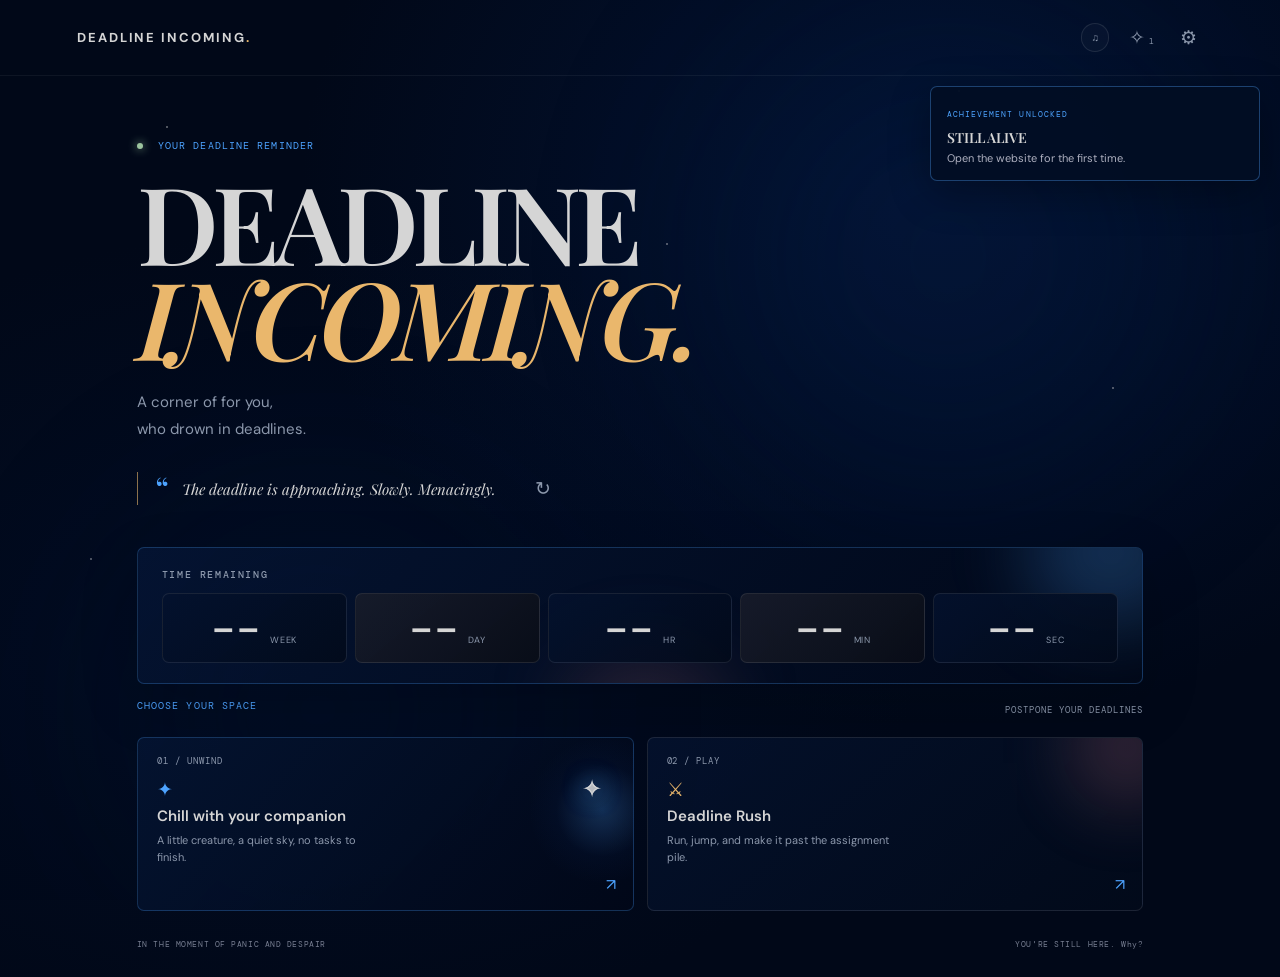
==== index.html @ 5c8588f4 "Add files via upload" ====
<!doctype html>
<html lang="en">
<head>
  <meta charset="utf-8">
  <meta name="viewport" content="width=device-width,initial-scale=1">
  <meta name="theme-color" content="#10131d">
  <meta name="description" content="A cozy hideout for students between deadlines.">
  <title>Home</title>
  <link rel="stylesheet" href="css/style.css">
  <style>
    .countdown-section{position:relative;isolation:isolate;overflow:hidden;display:block;width:100%;min-height:0;margin:16px auto 0;padding:20px 24px;border:1px solid rgba(77,163,255,.25);border-radius:7px;background:linear-gradient(132deg,rgba(4,20,50,.94),rgba(1,8,24,.97));box-shadow:0 20px 60px rgba(0,0,0,.16)}
    .countdown-section:before,.countdown-section:after{content:"";position:absolute;z-index:-1;width:170px;height:150px;border-radius:50%;filter:blur(38px);pointer-events:none}
    .countdown-section:before{right:-54px;top:-70px;background:rgba(77,163,255,.24)}
    .countdown-section:after{left:42%;bottom:-115px;background:rgba(168,102,113,.2)}
    .countdown-heading{margin:0 0 12px}
    .countdown-heading h2{margin:0;color:#8c98ac;font:500 10px 'DM Mono',monospace;letter-spacing:.16em;text-transform:uppercase}
    #deadline-countdown{position:relative;z-index:1;display:flex!important;flex-direction:row!important;flex-wrap:nowrap!important;align-items:stretch;justify-content:space-between;gap:8px;width:100%}
    #deadline-countdown>.countdown-unit{display:flex!important;flex:1 1 20%;flex-direction:row;align-items:baseline;justify-content:center;gap:clamp(3px,.7vw,9px);min-width:0;margin:0;padding:12px 5px;border:1px solid rgba(213,213,213,.1);border-radius:7px;background:linear-gradient(140deg,rgba(4,18,46,.85),rgba(2,10,26,.88));text-align:center}
    #deadline-countdown>.countdown-unit:nth-child(even){background:linear-gradient(140deg,rgba(25,29,43,.86),rgba(9,13,23,.92));}
    #deadline-countdown>.countdown-unit strong{color:#d5d5d5;font-size:clamp(20px,4vw,44px);font-weight:500;line-height:1;white-space:nowrap}
    #deadline-countdown>.countdown-unit span{color:#8c98ac;font-size:clamp(6px,.8vw,9px);letter-spacing:.08em;white-space:nowrap}
    @media(max-width:760px){.countdown-section{margin:16px 0 0;padding:16px 10px}.countdown-heading{margin-bottom:10px}#deadline-countdown{gap:4px}#deadline-countdown>.countdown-unit{gap:2px;padding:10px 2px}#deadline-countdown>.countdown-unit strong{font-size:clamp(16px,5.8vw,27px)}#deadline-countdown>.countdown-unit span{font-size:clamp(5px,1.7vw,7px);letter-spacing:0}}
  </style>
</head>
<body>
  <div class="sky" aria-hidden="true"><span></span><span></span><span></span><span></span><span></span><span></span></div>
  <header class="topbar site-header">
    <a class="wordmark" href="#home" data-shell-home aria-label="Still Alive home">DEADLINE INCOMING<span>.</span></a>
    <div class="top-actions"><button class="music-shortcut" id="music-settings-button" aria-label="Add or control music">♫</button><button class="icon-button" id="achievements-button" aria-label="View achievements" title="Achievements">✧<span class="achievement-count" id="achievement-count">0</span></button><button class="icon-button" id="settings-button" aria-label="Open settings" title="Settings">⚙</button></div>
  </header>
  <main class="home-main">
    <section class="home-hero">
      <div class="hero-copy"><p class="eyebrow"><span class="live-dot"></span> YOUR DEADLINE REMINDER</p><h1>DEADLINE<br><em>INCOMING.</em></h1>
      <p class="subtitle">A corner of for you,<br class="desktop-only"> who drown in deadlines.</p><div class="comfort-card"><span class="quote-mark" aria-hidden="true">“</span>
      <p id="comfort-message">You have to pass the semester, not in today.</p>
      <button id="new-message" class="refresh" aria-label="Show another quote">↻</button></div></div>
    </section>
    <section class="countdown-section" aria-label="Countdown to your deadline">
      <div class="countdown-heading"><h2>Time remaining</h2></div>
      <div class="countdown-clock deadline-countdown" id="deadline-countdown" aria-live="off">
        <div class="countdown-unit"><strong data-countdown="weeks">--</strong><span>WEEK</span></div>
        <div class="countdown-unit"><strong data-countdown="days">--</strong><span>DAY</span></div>
        <div class="countdown-unit"><strong data-countdown="hours">--</strong><span>HR</span></div>
        <div class="countdown-unit"><strong data-countdown="minutes">--</strong><span>MIN</span></div>
        <div class="countdown-unit"><strong data-countdown="seconds">--</strong><span>SEC</span></div>
      </div>
    </section>
    <section class="activity-section"><div class="section-heading"><div><p class="eyebrow">CHOOSE YOUR SPACE</p></div><span class="tiny-label">POSTPONE YOUR DEADLINES</span></div>
      <div class="activity-grid"><a class="activity-card void-card" href="chill.html" target="activity-frame"><span class="card-index">01 / UNWIND</span><span class="card-icon">✦</span><strong>Chill with your companion</strong><span class="card-copy">A little creature, a quiet sky, no tasks to finish.</span><span class="card-arrow">↗</span><span class="void-star" aria-hidden="true">✧</span></a><a class="activity-card boss-card" href="gaming.html" target="activity-frame"><span class="card-index">02 / PLAY</span><span class="card-icon">⚔</span><strong>Deadline Rush</strong><span class="card-copy">Run, jump, and make it past the assignment pile.</span><span class="card-arrow">↗</span></a></div>
    </section>
    <footer class="home-footer"><span>IN THE MOMENT OF PANIC AND DESPAIR</span><span>YOU'RE STILL HERE. Why?</span></footer>
  </main>
  <iframe id="activity-frame" name="activity-frame" title="STILL ALIVE. activities" hidden></iframe>
  <div id="shared-tools"></div>
  <script src="js/quotes.js"></script><script src="js/storage.js"></script><script src="js/site.js"></script><script src="js/audio.js"></script><script src="js/achievements.js"></script>
</body>
</html>
---- css/style.css ----
@import url('https://fonts.googleapis.com/css2?family=DM+Mono:wght@400;500&family=DM+Sans:wght@400;500;600;700&family=Playfair+Display:ital,wght@0,600;0,700;1,600;1,700&display=swap');
:root{color-scheme:dark;--bg:#010818;--panel:#020e24;--line:rgba(213,213,213,.12);--text:#d5d5d5;--muted:#8c98ac;--violet:#4da3ff;--amber:#eab76c;--mono:'DM Mono',monospace;--sans:'DM Sans',sans-serif;--serif:'Playfair Display',Georgia,serif}*{box-sizing:border-box}html{scroll-behavior:smooth}body{margin:0;min-height:100vh;background:radial-gradient(ellipse at 73% 20%,#031435 0,transparent 48%),radial-gradient(ellipse at 23% 65%,#020d24 0,transparent 45%),var(--bg);color:var(--text);font-family:var(--sans);overflow-x:hidden}.sky{position:fixed;inset:0;pointer-events:none;overflow:hidden;z-index:-1}.sky:before,.sky:after{content:"";position:absolute;border-radius:50%;filter:blur(100px);opacity:.12}.sky:before{width:460px;height:460px;background:#041a40;opacity:.28;top:3%;right:8%}.sky:after{width:380px;height:380px;background:#020f28;opacity:.35;bottom:0;left:10%}.sky span{position:absolute;width:2px;height:2px;background:#d5d5d5;border-radius:50%;opacity:.5;animation:twinkle 4s ease-in-out infinite alternate}.sky span:nth-child(1){top:14%;left:13%}.sky span:nth-child(2){top:27%;left:52%;animation-delay:1s}.sky span:nth-child(3){top:10%;right:25%;animation-delay:2s}.sky span:nth-child(4){top:43%;right:13%;animation-delay:.4s}.sky span:nth-child(5){top:62%;left:7%;animation-delay:1.7s}.sky span:nth-child(6){top:37%;left:34%;animation-delay:2.6s}@keyframes twinkle{to{opacity:.14;transform:scale(.7)}}.topbar{height:76px;padding:0 clamp(22px,6vw,100px);display:flex;align-items:center;justify-content:space-between;border-bottom:1px solid rgba(255,255,255,.055)}.wordmark{color:var(--text);text-decoration:none;font-size:13px;letter-spacing:.15em;font-weight:700}.wordmark span{color:var(--amber)}.top-actions{display:flex;align-items:center;gap:22px}.clock,.tiny-label,.eyebrow,.card-index,footer,.moon-caption{font-family:var(--mono);font-size:10px;letter-spacing:.11em;color:var(--muted)}.clock{font-size:11px;color:#d5d5d5}.icon-button,.refresh{background:none;border:0;color:var(--muted);cursor:pointer;font-size:19px;transition:.2s ease}.icon-button:hover,.refresh:hover{color:var(--text)}.screen{display:none;min-height:calc(100vh - 76px);position:relative}.screen.active{display:block}.home-screen{padding:clamp(40px,7vw,94px) clamp(22px,10.5vw,170px) 32px}.hero-copy{max-width:600px;position:relative;z-index:1}.eyebrow{margin:0 0 22px;color:#4da3ff}.live-dot{display:inline-block;width:6px;height:6px;background:#9dc59f;border-radius:50%;margin-right:8px;box-shadow:0 0 10px #9dc59f}h1{font-family:var(--serif);font-size:clamp(64px,9vw,116px);line-height:.88;letter-spacing:-.055em;margin:0 0 25px;font-weight:600}h1 em{color:var(--amber);font-weight:600}.subtitle{color:#8c98ac;font-size:15px;line-height:1.8;margin:0 0 29px}.comfort-card{display:flex;align-items:center;gap:13px;border-left:1px solid rgba(234,183,108,.6);padding:4px 0 4px 17px;max-width:420px;margin-bottom:26px}.comfort-card p{font-family:var(--serif);font-size:15px;font-style:italic;color:#d5d5d5;margin:0;flex:1}.quote-mark{font-family:var(--serif);font-size:34px;color:#4da3ff;line-height:.5}.refresh{font-size:19px}.primary-button,.secondary-button{border:1px solid rgba(234,183,108,.45);background:linear-gradient(110deg,rgba(77,163,255,.14),rgba(2,14,36,.7));color:var(--text);border-radius:4px;padding:14px 17px;min-width:207px;display:flex;justify-content:space-between;gap:24px;align-items:center;font:500 12px var(--sans);cursor:pointer;transition:.2s ease}

a.primary-button,a.secondary-button{text-decoration:none;color:var(--text)}

.primary-button:hover,.secondary-button:hover{background:rgba(234,183,108,.2);transform:translateY(-2px)}

.primary-button:focus-visible,.secondary-button:focus-visible,.icon-button:focus-visible,.text-button:focus-visible,.music-shortcut:focus-visible,.void-control:focus-visible,.chill-return:focus-visible{outline:2px solid var(--amber);outline-offset:3px}.home-side{position:absolute;right:clamp(8%,15vw,240px);top:100px;text-align:center}.moon{width:240px;height:240px;position:relative;display:grid;place-items:center}.moon-glow{position:absolute;inset:12px;border-radius:50%;background:#1a4580;filter:blur(52px);opacity:.25}.moon-disc{width:154px;height:154px;border-radius:50%;background:radial-gradient(circle at 32% 30%,#f0f4f8,#a8bdd4 50%,#304769 100%);box-shadow:0 0 60px rgba(77,163,255,.2),inset -17px -16px 30px rgba(35,37,58,.34);position:relative}.moon-disc:after{content:"";position:absolute;width:145px;height:145px;border-radius:50%;left:14px;top:-7px;background:#010818;opacity:.72;mix-blend-mode:multiply;filter:blur(1px)}.moon-caption{line-height:1.7;margin-top:-4px;color:#8c98ac}.activity-section{margin-top:clamp(64px,9vw,116px)}.section-heading{display:flex;justify-content:space-between;align-items:end;margin-bottom:17px}.section-heading .eyebrow{margin-bottom:8px}.section-heading h2,.settings-dialog h2{font-family:var(--serif);font-weight:600;margin:0;font-size:26px}.tiny-label{font-size:9px;padding-bottom:4px}.activity-grid{display:grid;grid-template-columns:repeat(2,minmax(0,1fr));gap:13px}.activity-card{position:relative;min-height:174px;text-align:left;border:1px solid var(--line);border-radius:7px;padding:17px 19px;background:linear-gradient(140deg,rgba(4,18,46,.85),rgba(2,10,26,.88));color:var(--text);cursor:pointer;display:flex;flex-direction:column;align-items:flex-start;transition:.22s ease;overflow:hidden}.activity-card:before{content:"";position:absolute;width:120px;height:120px;right:-45px;top:-50px;border-radius:50%;filter:blur(35px);opacity:.28;transition:.3s}.void-card:before{background:#1d529c}.boss-card:before{background:#a86671}.activity-card:hover{transform:translateY(-4px);border-color:rgba(77,163,255,.3);background-color:#1d2232}.activity-card:hover:before{opacity:.55}.card-index{font-size:9px;position:relative}.card-icon{font-size:19px;color:var(--amber);margin:10px 0 4px}.activity-card strong{font-size:15px;font-weight:600}.card-copy{color:var(--muted);font-size:11px;line-height:1.5;margin-top:6px;max-width:225px}.card-arrow{position:absolute;right:17px;bottom:15px;color:#4da3ff}footer{display:flex;justify-content:space-between;margin-top:29px;font-size:8px;letter-spacing:.07em;color:#777e91}.status-pill{position:fixed;right:20px;bottom:19px;display:flex;align-items:center;gap:10px;padding:10px 13px;border:1px solid var(--line);border-radius:30px;background:rgba(2,14,36,.9);backdrop-filter:blur(12px);font:10px var(--mono);color:#8c98ac}.status-pill b{color:#d5d5d5;font-weight:500;margin-left:3px}.status-orb{width:7px;height:7px;border-radius:50%;background:#9bc69f;box-shadow:0 0 9px #9bc69f}.divider{height:13px;border-left:1px solid var(--line)}.activity-screen{padding:26px clamp(22px,7vw,110px)}.back-link{background:none;border:0;color:var(--muted);font:11px var(--mono);cursor:pointer;padding:10px 0}.back-link:hover{color:var(--text)}.activity-placeholder{min-height:70vh;display:flex;flex-direction:column;align-items:center;justify-content:center;text-align:center}.activity-placeholder h1{font-size:clamp(48px,8vw,88px)}.activity-placeholder p:not(.eyebrow){color:var(--muted);font-size:14px;max-width:420px;line-height:1.7}.activity-placeholder .eyebrow{margin-bottom:18px}.secondary-button{min-width:150px;justify-content:center;margin-top:18px}.settings-dialog{width:min(440px,calc(100% - 32px));padding:28px;border:1px solid var(--line);border-radius:9px;background:#020e24;color:var(--text);box-shadow:0 20px 80px #0009}.settings-dialog::backdrop{background:#010a20cc;backdrop-filter:blur(5px)}.settings-dialog h2{font-size:32px;margin-bottom:10px}.settings-dialog p:not(.eyebrow){color:var(--muted);font-size:13px}.settings-dialog .eyebrow{margin-bottom:10px}.dialog-close{position:absolute;top:18px;right:20px;background:none;border:0;color:var(--muted);font-size:24px;cursor:pointer}.setting-row{margin-top:24px;padding-top:18px;border-top:1px solid var(--line);display:flex;align-items:center;justify-content:space-between;gap:12px;font-size:13px}.setting-row small{display:block;color:var(--muted);font-size:10px;margin-top:5px}.setting-row .secondary-button{margin:0;min-width:110px;padding:10px;font-size:10px}.setting-row button:disabled{opacity:.65;cursor:not-allowed}
@media(max-width:800px){.home-screen{padding-top:60px}.home-side{right:4%;top:68px;opacity:.72;transform:scale(.78);transform-origin:top right}.hero-copy{max-width:490px}.home-side+.activity-section{margin-top:78px}.activity-grid{grid-template-columns:1fr}.activity-card{min-height:140px}.activity-section{margin-top:70px}.activity-card .card-icon{margin-top:7px}.status-pill{right:12px;bottom:12px}.home-screen{padding-bottom:76px}}
@media(max-width:540px){.topbar{height:62px;padding:0 20px}.screen{min-height:calc(100vh - 62px)}.home-screen{padding:46px 21px 80px}.home-side{position:relative;inset:auto;transform:scale(.55);transform-origin:top left;height:130px;width:200px;margin-left:auto;margin-top:-125px;opacity:.38}.hero-copy h1{font-size:69px}.subtitle{font-size:14px}.desktop-only{display:none}.activity-section{margin-top:48px}.section-heading{align-items:start}.tiny-label{max-width:90px;text-align:right;line-height:1.5}.activity-card{min-height:136px}footer{flex-direction:column;gap:7px}.status-pill{font-size:9px}.activity-placeholder{min-height:72vh}.activity-placeholder h1{font-size:48px}}
@media(prefers-reduced-motion:reduce){*,*::before,*::after{scroll-behavior:auto!important;animation-duration:.01ms!important;animation-iteration-count:1!important;transition-duration:.01ms!important}}
:root[data-theme="day"]{color-scheme:light;--bg:#e8e8ed;--panel:#f5f3ef;--line:rgba(52,60,82,.16);--text:#252738;--muted:#656b7c;--violet:#2563eb;--amber:#a66a2c}
:root[data-theme="day"] body{background:radial-gradient(ellipse at 73% 20%,#d6d8ec 0,transparent 40%),radial-gradient(ellipse at 23% 65%,#e2e5ef 0,transparent 40%),var(--bg)}
:root[data-theme="day"] .sky:before{background:#f0be70;opacity:.24}:root[data-theme="day"] .sky:after{background:#849ccd;opacity:.19}:root[data-theme="day"] .sky span{background:#86739c;opacity:.3}
:root[data-theme="day"] .moon-disc{background:radial-gradient(circle at 32% 30%,#fff5d4,#e9bf7d 60%,#d39458 100%);box-shadow:0 0 65px rgba(242,190,112,.38),inset -8px -10px 20px rgba(114,80,92,.14)}
:root[data-theme="day"] .moon-disc:after{display:none}:root[data-theme="day"] .moon-glow{background:#ffdc9a;opacity:.24}
:root[data-theme="day"] .activity-card{background:linear-gradient(140deg,rgba(255,255,255,.82),rgba(241,239,235,.88));box-shadow:0 8px 25px rgba(58,62,86,.06)}
:root[data-theme="day"] .activity-card:hover{background:#fff}:root[data-theme="day"] .status-pill{background:rgba(250,249,247,.9);color:#555d70}
:root[data-theme="day"] .settings-dialog{background:#f7f5f1;color:var(--text)}:root[data-theme="day"] .settings-dialog::backdrop{background:#24263d80}
:root[data-theme="day"] .comfort-card p{color:#565366}:root[data-theme="day"] .primary-button,:root[data-theme="day"] .secondary-button{color:#343142}
.settings-section{margin-top:22px;padding-top:18px;border-top:1px solid var(--line)}.settings-section h3{font-size:12px;letter-spacing:.04em;margin:0 0 13px}.toggle-row{position:relative;display:flex;align-items:center;justify-content:space-between;gap:12px;font-size:13px;cursor:pointer}.toggle-row small{display:block;color:var(--muted);font-size:10px;margin-top:5px}.toggle-row input{position:absolute;right:0;width:38px;height:22px;opacity:0;cursor:pointer}.switch{width:38px;height:22px;flex:none;border-radius:20px;background:#3c4050;transition:.2s;position:relative}.switch:after{content:"";width:16px;height:16px;position:absolute;left:3px;top:3px;background:#d5d5d5;border-radius:50%;transition:.2s}.toggle-row input:checked+.switch{background:#8875b8}.toggle-row input:checked+.switch:after{transform:translateX(16px)}.toggle-row input:focus-visible+.switch{outline:2px solid var(--amber);outline-offset:3px}.setting-row select{background:var(--panel);color:var(--text);border:1px solid var(--line);padding:9px 11px;border-radius:5px}.settings-section[hidden]{display:none}.quote-settings>p{font-size:11px!important;line-height:1.5;margin:0 0 10px}.quote-settings textarea{resize:vertical;width:100%;background:rgba(7,10,18,.25);color:var(--text);border:1px solid var(--line);border-radius:5px;padding:11px;font:12px/1.65 var(--sans)}:root[data-theme="day"] .quote-settings textarea{background:#fff}.quote-actions{display:flex;align-items:center;gap:12px;margin-top:9px}.quote-actions .secondary-button{margin:0;min-width:120px;padding:10px}.text-button{background:none;border:0;color:var(--muted);font:11px var(--sans);cursor:pointer}.text-button:hover{color:var(--text)}.quote-settings .quote-status{min-height:15px;margin-top:7px;color:var(--violet)}.sr-only{position:absolute;width:1px;height:1px;padding:0;margin:-1px;overflow:hidden;clip:rect(0,0,0,0);white-space:nowrap;border:0}
.settings-dialog{max-height:88vh;overflow:auto}
#manual-theme-row[hidden]{display:none}
.music-settings input{width:100%;padding:11px;border:1px solid var(--line);border-radius:5px;background:rgba(7,10,18,.25);color:var(--text);font:11px var(--mono)}:root[data-theme="day"] .music-settings input{background:#fff}.music-settings .quote-status{min-height:15px;margin-top:7px;color:var(--violet)}.music-player-panel{position:fixed;z-index:20;left:20px;bottom:18px;width:min(300px,calc(100vw - 28px));padding:10px;border:1px solid rgba(190,198,230,.2);border-radius:8px;background:rgba(2,14,36,.95);box-shadow:0 12px 40px rgba(0,0,0,.35);backdrop-filter:blur(14px)}.music-player-panel[hidden]{display:none}.music-player-heading{display:flex;justify-content:space-between;align-items:center;height:22px;padding:0 2px 7px;color:#7ea5d9;font:9px var(--mono);letter-spacing:.1em}.music-player-heading button{border:0;background:none;color:#a8aabc;font-size:19px;line-height:1;cursor:pointer}.music-player-heading button:hover{color:#fff}#music-player iframe{width:100%;aspect-ratio:16/9;height:auto;border:0;border-radius:4px;display:block}:root[data-theme="day"] .music-player-panel{background:rgba(37,42,59,.95)}
.void-screen{height:calc(100vh - 76px);min-height:570px;overflow:hidden;background:#010818;color:#d5d5d5}.void-screen.active{display:block}#void-canvas{position:absolute;inset:0;width:100%;height:100%;touch-action:pan-y}.void-header{position:absolute;top:24px;left:clamp(22px,7vw,110px);pointer-events:none}.void-header .back-link{pointer-events:auto}.void-header .eyebrow{margin:43px 0 15px}.void-header h1{font-size:clamp(54px,8vw,88px);margin-bottom:15px}.void-subtitle{color:#a8aabc;font-size:13px;letter-spacing:.02em}.void-message{position:absolute;left:50%;top:48%;transform:translate(-50%,-50%);width:min(80%,450px);text-align:center;font:italic 19px/1.6 var(--serif);color:#d5d5d5;text-shadow:0 0 24px rgba(77,163,255,.25);pointer-events:none}.void-controls{position:absolute;left:clamp(22px,7vw,110px);right:clamp(22px,7vw,110px);bottom:24px;display:flex;align-items:center;gap:10px;padding:12px;border:1px solid rgba(190,198,230,.15);border-radius:7px;background:rgba(16,19,29,.72);backdrop-filter:blur(12px);font:10px var(--mono);color:#8c98ac}.mode-select{display:flex;align-items:center;gap:9px}.mode-select select{background:#202336;color:#e9e6ef;border:1px solid rgba(190,198,230,.2);border-radius:4px;padding:8px 10px;font:10px var(--mono)}.void-control{display:flex;align-items:center;gap:7px;border:1px solid rgba(190,198,230,.15);border-radius:4px;background:rgba(255,255,255,.03);color:#d5d5d5;padding:8px 11px;font:10px var(--mono);cursor:pointer}.void-control:hover,.void-control[aria-pressed="true"]{border-color:rgba(77,163,255,.55);color:#d5d5d5;background:rgba(77,163,255,.1)}.void-time{margin-left:auto;color:#979bad}.void-screen .back-link{color:#b0b3c1}
:root:not([data-theme="day"]) .void-card{background:linear-gradient(132deg,rgba(4,20,50,.88),rgba(1,8,24,.92));border-color:rgba(77,163,255,.25)}:root:not([data-theme="day"]) .void-card:before{width:145px;height:145px;right:-42px;top:0;background:radial-gradient(circle,rgba(77,163,255,.35),rgba(12,43,99,.15) 45%,transparent 72%);filter:none;opacity:.7}:root:not([data-theme="day"]) .void-card:after{content:"✦";position:absolute;right:31px;top:35px;color:rgba(213,213,213,.85);font-size:24px;text-shadow:0 0 24px rgba(77,163,255,.7);transition:.3s}:root:not([data-theme="day"]) .void-card:hover:after{transform:rotate(35deg) scale(1.16);color:#d5d5d5}:root:not([data-theme="day"]) .void-card .card-icon{color:#4da3ff}
:root[data-theme="day"] .void-card{background:linear-gradient(135deg,#f4f0eb,#eceaf0);border-color:rgba(120,99,167,.2)}:root[data-theme="day"] .void-card:before{background:radial-gradient(circle,rgba(193,170,225,.52),rgba(210,190,226,.1) 48%,transparent 72%);filter:none;opacity:.75}:root[data-theme="day"] .void-card:after{content:"✦";position:absolute;right:31px;top:35px;color:#9582b4;font-size:24px;text-shadow:0 0 22px rgba(187,160,223,.7);transition:.3s}:root[data-theme="day"] .void-card:hover:after{transform:rotate(35deg) scale(1.16)}
:root[data-theme="day"] .void-screen{background:#182033;color:#f0eee9}:root[data-theme="day"] .void-screen .void-controls{background:rgba(20,25,40,.78)}:root[data-theme="day"] .void-screen .void-header h1 em{color:#eab76c}
@media(max-width:540px){.void-screen{height:calc(100dvh - 62px);min-height:530px}.void-header{top:14px}.void-header .eyebrow{margin-top:35px}.void-header h1{font-size:58px}.void-subtitle{font-size:12px}.void-message{font-size:17px;top:47%}.void-controls{left:13px;right:13px;bottom:13px;padding:9px;gap:6px;flex-wrap:wrap}.void-control{padding:8px}.void-control span{font-size:9px}.mode-select{font-size:9px}.mode-select select{padding:7px}.void-time{margin-left:auto;font-size:9px}.music-player-panel{left:10px;bottom:12px;width:min(250px,calc(100vw - 20px));padding:8px}}
.panel{border:1px solid var(--line);border-radius:9px;background:linear-gradient(145deg,rgba(6,25,64,.88),rgba(3,15,42,.94));box-shadow:0 16px 45px rgba(0,0,0,.1)}:root[data-theme="day"] .panel{background:linear-gradient(145deg,rgba(255,255,255,.88),rgba(240,239,240,.94))}
.meter{height:8px;background:rgba(130,136,162,.17);border-radius:9px;overflow:hidden;margin-top:9px}.meter>span{display:block;height:100%;width:50%;background:linear-gradient(90deg,#4da3ff,#eab76c);border-radius:9px;transition:width .3s}
:root[data-theme="starlit"]{--bg:#0b1020;--panel:#151c32;--line:rgba(174,190,255,.18);--text:#eef0ff;--muted:#a0a9c3;--violet:#86a8eb;--amber:#ebc27e}:root[data-theme="starlit"] body{background:radial-gradient(ellipse at 73% 20%,#29385c 0,transparent 43%),radial-gradient(ellipse at 23% 65%,#202c4b 0,transparent 42%),#0b1020}:root[data-theme="starlit"] .sky:before{background:#769aff;opacity:.23}:root[data-theme="starlit"] .sky:after{background:#b08add;opacity:.18}:root[data-theme="starlit"] .moon-disc{background:radial-gradient(circle at 32% 30%,#e0eeff,#a4bce7 55%,#566f9e);box-shadow:0 0 70px rgba(130,164,235,.38)}
.rain-controls{display:flex;align-items:center;gap:10px;flex-wrap:wrap}.rain-controls .secondary-button{min-width:110px;margin:0;padding:10px}.rain-controls label,.rain-controls span{font:10px var(--mono);color:var(--muted)}.rain-controls input[type="range"]{width:min(160px,35vw);accent-color:#a991df}.rain-settings .quote-status{min-height:15px;margin:8px 0 0;color:var(--violet)}
.settings-section .quote-status{min-height:15px;margin:8px 0 0;color:var(--violet)}
.site-header{gap:clamp(18px,4vw,52px)}.site-header .top-actions{gap:14px;margin-left:auto}.achievement-count{font:8px var(--mono);margin-left:4px}.home-main{max-width:1160px;margin:auto;padding:clamp(38px,7vh,76px) clamp(22px,6vw,90px) 28px}.home-hero{min-height:380px;display:flex;align-items:flex-start;justify-content:space-between;position:relative}.home-hero .hero-copy{position:relative;z-index:1}.home-hero h1{font-size:clamp(65px,8.5vw,108px)}.home-side{position:relative;top:0;right:0;margin:10px 8% 0 0}.home-main .activity-section{margin-top:15px}.home-main .activity-grid{grid-template-columns:repeat(2,minmax(0,1fr))}.activity-card{display:flex;text-decoration:none}.home-footer{display:flex;justify-content:space-between;margin-top:28px;color:#777e91;font:8px var(--mono);letter-spacing:.07em}.void-star{position:absolute;right:31px;top:35px;color:#d5d5d5;font-size:24px;text-shadow:0 0 24px rgba(77,163,255,.7)}
.companion-page,.rush-page{width:min(1120px,calc(100% - 44px));margin:0 auto;padding:36px 0 46px}.companion-intro{text-align:center;margin:0 auto 26px}.companion-intro .eyebrow,.rush-heading .eyebrow{margin-bottom:12px}.companion-intro h1,.rush-heading h1{font-size:clamp(48px,7vw,78px);margin-bottom:13px}.companion-intro h1 em,.rush-heading h1 em{color:var(--amber)}.companion-intro>p:last-child,.rush-heading>p:last-child{margin:0;color:var(--muted);font-size:13px;line-height:1.6}.companion-world{position:relative;height:clamp(390px,52vh,500px);overflow:hidden;border:1px solid rgba(190,198,230,.16);border-radius:10px;background:linear-gradient(160deg,#031435,#010818 56%,#04173d);box-shadow:inset 0 -70px 100px rgba(5,7,14,.24)}.companion-world #void-canvas{z-index:0}.world-stars{position:absolute;inset:0;z-index:1;pointer-events:none;color:#d5d5d5}.world-stars i{position:absolute;font-style:normal;opacity:.65}.world-stars i:nth-child(1){top:20%;left:17%}.world-stars i:nth-child(2){top:28%;left:63%}.world-stars i:nth-child(3){top:17%;right:18%}.world-stars i:nth-child(4){top:49%;left:33%}.world-stars i:nth-child(5){top:34%;right:32%}.world-stars i:nth-child(6){top:57%;right:12%}.world-moon{position:absolute;z-index:1;right:12%;top:13%;width:94px;height:94px;border-radius:50%;background:radial-gradient(circle at 35% 30%,#f0f4f8,#a8bdd4 65%,#3a557a);box-shadow:0 0 55px rgba(77,163,255,.2)}.companion-bubble{position:absolute;z-index:3;top:16%;left:50%;transform:translateX(-50%);max-width:min(520px,82%);padding:12px 18px;border:1px solid rgba(77,163,255,.16);border-radius:18px;background:rgba(22,25,40,.66);color:#d5d5d5;text-align:center;font:italic 15px/1.5 var(--serif);backdrop-filter:blur(8px)}.companion-ground{position:absolute;z-index:1;bottom:0;left:0;right:0;height:24%;background:linear-gradient(180deg,rgba(67,66,90,.14),rgba(26,30,45,.82));border-top:1px solid rgba(77,163,255,.1)}.companion-ground:before{content:"";position:absolute;top:17px;left:0;right:0;border-top:1px dashed rgba(77,163,255,.1)}.companion-creature{position:absolute;z-index:4;left:48%;bottom:38px;width:160px;height:174px;padding:0;border:0;background:transparent;cursor:pointer;transform:translateX(-50%);transition:left 3s cubic-bezier(.2,.6,.3,1),filter .2s}.companion-creature img{width:100%;height:100%;object-fit:contain;filter:drop-shadow(0 8px 12px rgba(0,0,0,.3));transition:transform .25s}.companion-creature:hover img{transform:scale(1.05)}.companion-creature[data-look="moon"] img{filter:hue-rotate(65deg) saturate(.72) drop-shadow(0 8px 12px #0005)}.companion-creature[data-look="honey"] img{filter:hue-rotate(-35deg) saturate(1.12) drop-shadow(0 8px 12px #0005)}.companion-creature[data-look="rose"] img{filter:hue-rotate(290deg) saturate(.85) drop-shadow(0 8px 12px #0005)}.companion-creature[data-motion="jumping"] img{animation:petHop .9s ease}.companion-creature[data-motion="sleeping"] img{transform:rotate(-9deg) scale(.94)}.companion-creature[data-motion="stretching"] img{transform:scaleY(1.08)}.companion-creature[data-motion="eating"] img{animation:petNibble .26s ease-in-out 6 alternate}.companion-shadow{position:absolute;left:31px;right:31px;bottom:4px;height:12px;border-radius:50%;background:#080b15;opacity:.4;filter:blur(7px);pointer-events:none}.sleep-z{position:absolute;right:13px;top:1px;color:#93c5fd;font:italic 15px var(--serif);animation:sleepFloat 1.5s ease-in-out infinite alternate}.sleep-z[hidden]{display:none}@keyframes petHop{50%{transform:translateY(-28px) rotate(-6deg)}100%{transform:translateY(0)}}@keyframes petNibble{to{transform:rotate(5deg) scale(.96)}}@keyframes sleepFloat{to{transform:translateY(-9px);opacity:.45}}.world-caption{position:absolute;z-index:3;bottom:17px;left:20px;right:20px;display:flex;justify-content:space-between;color:#a3a4b7;font:9px var(--mono);letter-spacing:.1em}.ambient-controls{display:flex;align-items:center;gap:10px;margin-top:12px}.ambient-controls label{display:flex;align-items:center;gap:8px;color:var(--muted);font:9px var(--mono)}.ambient-controls select{background:#202336;color:#e9e6ef;border:1px solid var(--line);border-radius:4px;padding:8px 10px;font:10px var(--mono)}.companion-panel{margin-top:16px;padding:17px 20px;border:1px solid var(--line);border-radius:8px;background:rgba(23,27,40,.74)}.companion-actions{display:flex;align-items:center;gap:10px;flex-wrap:wrap}.companion-actions .secondary-button{margin:0;min-width:130px;justify-content:center;padding:11px}.companion-actions .text-button{margin-left:auto}.companion-details{display:grid;grid-template-columns:1fr 1fr;gap:30px;margin-top:18px;padding-top:17px;border-top:1px solid var(--line)}.detail-heading{display:flex;justify-content:space-between;font:9px var(--mono);color:var(--muted);letter-spacing:.1em}.detail-heading b{color:var(--text);font-weight:400}.appearance-picker{display:grid;grid-template-columns:auto 1fr;align-items:center;gap:5px 12px}.appearance-picker label{grid-row:span 2;font:9px var(--mono);color:var(--muted);letter-spacing:.1em}.appearance-picker select{background:rgba(255,255,255,.04);color:var(--text);border:1px solid var(--line);border-radius:4px;padding:8px;font:10px var(--sans)}.appearance-picker small{color:var(--muted);font-size:9px}.placeholder-note{margin:14px 0 0;color:#858b9d;font:10px/1.6 var(--mono)}.placeholder-note code{color:#d5d5d5}
.rush-page{max-width:1120px}.rush-heading{text-align:center;margin-bottom:26px}.rush-cabinet{max-width:970px;margin:0 auto;padding:15px;position:relative;overflow:hidden}.rush-hud{display:flex;justify-content:space-between;gap:10px;padding:1px 3px 12px;color:var(--muted);font:9px var(--mono);letter-spacing:.08em}.rush-hud span:first-child{color:#4da3ff}.rush-hud b{color:var(--text);font-weight:500}.rush-energy{display:flex;align-items:center;gap:10px;color:var(--muted);font:8px var(--mono);letter-spacing:.1em;margin-bottom:9px}.rush-energy .meter{flex:1;margin:0}.rush-energy .meter>span{background:linear-gradient(90deg,#86a28b,#e0bd79)}.rush-energy>b{min-width:37px;text-align:right;color:var(--text);font-weight:400}.rush-cabinet canvas{display:block;width:100%;height:clamp(245px,36vw,360px);border:1px solid rgba(193,190,222,.12);border-radius:5px;background:#171a29;touch-action:manipulation}.rush-overlay{position:absolute;left:50%;top:53%;transform:translate(-50%,-50%);width:min(470px,86%);padding:24px;border:1px solid rgba(77,163,255,.2);border-radius:9px;background:rgba(1,8,24,.95);text-align:center;backdrop-filter:blur(10px);color:var(--text)}.rush-overlay[hidden]{display:none}.rush-overlay .eyebrow{font-size:8px;margin:0 0 10px}.rush-overlay h2{font:600 25px var(--serif);margin:0 0 9px}.rush-overlay p:not(.eyebrow){color:var(--muted);font:11px/1.55 var(--sans);margin:0}.rush-overlay .primary-button{margin:17px auto 0;min-width:170px}.rush-controls{display:flex;align-items:center;gap:18px;padding:12px 3px 0;color:var(--muted);font:8px var(--mono);letter-spacing:.08em}.rush-controls .secondary-button{margin:0 0 0 auto;min-width:90px;padding:9px}.rush-controls .secondary-button{display:none}
.quote-row{display:grid;grid-template-columns:minmax(120px,1fr) 150px 28px;gap:8px;align-items:center;margin:8px 0}.quote-row input{min-width:0;padding:8px;border:1px solid var(--line);border-radius:4px;background:rgba(7,10,18,.22);color:var(--text);font:10px var(--sans)}.quote-row input[type="time"]{width:72px;font:9px var(--mono)}.quote-time-pair{display:flex;gap:5px}.quote-remove{width:28px;height:30px;background:none;border:1px solid transparent;border-radius:4px;color:var(--muted);font-size:16px;cursor:pointer}.quote-remove:hover{border-color:var(--line);color:#df989f}.quote-settings .quote-actions{justify-content:flex-start;flex-wrap:wrap}.quote-settings .quote-actions .secondary-button{margin:0;min-width:110px;padding:9px}.quote-settings .quote-actions .text-button{padding:7px}.quote-settings .quote-actions #add-quote{margin-right:auto}:root[data-theme="day"] .quote-row input{background:#fff}
:root[data-theme="day"] .companion-world{background:linear-gradient(160deg,#d5ddeb,#edf0ec 56%,#decfb5)}:root[data-theme="day"] .companion-bubble{background:rgba(250,249,246,.72);color:#454356}:root[data-theme="day"] .companion-panel{background:rgba(250,249,247,.82)}:root[data-theme="day"] .world-moon{background:radial-gradient(circle at 35% 30%,#fff6d7,#e7b673 72%);box-shadow:0 0 55px rgba(243,193,112,.35)}:root[data-theme="day"] .ambient-controls select,:root[data-theme="day"] .appearance-picker select{background:#f5f2ed;color:#353448}
@media(max-width:760px){.site-header{height:auto;min-height:65px;padding:11px 18px;flex-wrap:wrap;row-gap:8px}.site-header .top-actions{gap:9px;margin-left:auto}.home-main{padding-top:42px}.home-hero{min-height:340px}.home-side{margin-right:1%;transform:scale(.82);transform-origin:top right}.companion-page,.rush-page{width:calc(100% - 32px);padding-top:30px}.companion-details{gap:16px}.rush-controls .secondary-button{display:block}.rush-controls span:nth-child(2){display:none}.home-footer{gap:10px;flex-wrap:wrap}}
@media(max-width:540px){.topbar .wordmark{font-size:11px}.site-header .top-actions{gap:6px}.music-shortcut{padding:6px 8px}.home-main{padding:38px 20px 85px}.home-hero{min-height:380px}.home-hero h1{font-size:68px}.home-side{position:absolute;right:-25px;top:30px;margin:0;transform:scale(.63);opacity:.38}.home-main .activity-section{margin-top:8px}.home-main .activity-grid{grid-template-columns:1fr}.activity-card{min-height:150px}.home-footer{flex-direction:column;font-size:7px}.companion-page,.rush-page{width:calc(100% - 24px);padding-top:24px}.companion-intro h1,.rush-heading h1{font-size:49px}.companion-world{height:420px}.world-moon{right:8%;width:67px;height:67px}.companion-bubble{top:14%;font-size:13px}.companion-creature{width:138px;height:156px;bottom:39px}.world-caption{left:11px;right:11px;font-size:7px}.companion-actions .text-button{margin:3px 0 0}.companion-details{grid-template-columns:1fr;gap:15px}.ambient-controls{flex-wrap:wrap}.quote-row{grid-template-columns:1fr 76px 76px 25px;gap:4px}.quote-time-pair{display:contents}.quote-row input[type="time"]{width:76px}.rush-cabinet{padding:9px}.rush-hud{font-size:7px;gap:5px}.rush-cabinet canvas{height:270px}.rush-overlay{width:90%;padding:17px}.rush-overlay h2{font-size:21px}.rush-controls{gap:8px;font-size:7px}.rush-controls span:first-child{display:none}.achievement-toasts{right:10px;top:86px}}
@media(prefers-reduced-motion:reduce){.companion-creature{transition:none!important}.companion-creature img,.world-stars,.boss-art{animation:none!important}}
#activity-frame{display:block;width:100%;height:calc(100vh - 76px);border:0;background:var(--bg)}#activity-frame[hidden]{display:none}.embedded-page .site-header{display:none!important}.embedded-page .companion-page,.embedded-page .rush-page{padding-top:26px}.embedded-page{min-height:100vh}
@media(max-width:760px){#activity-frame{height:calc(100dvh - 110px)}}
.music-shortcut{display:flex;align-items:center;gap:6px;padding:7px 10px;border:1px solid var(--line);border-radius:20px;background:rgba(255,255,255,.025);color:var(--muted);font:10px var(--mono);cursor:pointer}.music-shortcut:hover{border-color:rgba(77,163,255,.45);color:var(--text)}:root[data-theme="day"] .music-shortcut{background:rgba(255,255,255,.5)}
.danger-button{color:#d6959b;font-size:11px}.danger-button:hover{color:#efb4ba}
/* Replaceable image slots: homepage = body/.sky, companion sky = #void-canvas in js/void.js, runner scenery = #rush-canvas / drawBackground() in js/runner.js. Put files in assets/images and update the matching selector or paint function. */
.achievement-toasts{position:fixed;z-index:40;top:86px;right:20px;display:grid;gap:9px;width:min(330px,calc(100vw - 32px));pointer-events:none}.toast{padding:14px 16px;border:1px solid rgba(77,163,255,.35);border-radius:7px;background:rgba(2,14,36,.96);box-shadow:0 12px 40px #0005;animation:toastIn .28s ease-out;color:#d5d5d5}.toast>span{font:8px var(--mono);letter-spacing:.13em;color:#4da3ff}.toast strong{display:block;margin-top:6px;font:600 14px var(--serif)}.toast p{margin:4px 0 0;color:#aeb0c0;font-size:11px;line-height:1.4}.toast.secret{border-color:rgba(234,183,108,.4)}.toast.secret>span{color:var(--amber)}.toast.leaving{animation:toastOut .4s ease-in forwards}@keyframes toastIn{from{opacity:0;transform:translateX(12px)}to{opacity:1;transform:translateX(0)}}@keyframes toastOut{to{opacity:0;transform:translateX(12px)}}.achievement-gallery{display:grid;gap:8px;margin-top:16px}.achievement-card{display:flex;align-items:flex-start;gap:12px;border:1px solid var(--line);border-radius:6px;padding:12px}.achievement-card.locked{opacity:.55}.achievement-badge{display:grid;place-items:center;flex:none;width:31px;height:31px;border:1px solid rgba(77,163,255,.35);border-radius:50%;color:#4da3ff}.achievement-card.unlocked .achievement-badge{background:rgba(77,163,255,.12);box-shadow:0 0 20px rgba(77,163,255,.15)}.achievement-card strong{font:600 11px var(--mono);letter-spacing:.03em}.achievement-card p{margin:4px 0;color:var(--muted);font-size:11px;line-height:1.45}.achievement-card small{color:#7ea5d9;font:9px var(--mono)}.achievements-dialog{max-height:85vh}
:root[data-theme="day"] .toast{background:rgba(249,247,243,.98);color:#343142}:root[data-theme="day"] .toast p{color:#666879}
.secret-ending-dialog{width:min(560px,calc(100% - 32px));border:1px solid rgba(234,183,108,.38);border-radius:12px;padding:clamp(28px,7vw,58px);text-align:center;color:var(--text);background:radial-gradient(ellipse at 50% 20%,rgba(77,163,255,.2),transparent 60%),#020e24;box-shadow:0 25px 100px #000a}.secret-ending-dialog::backdrop{background:rgba(5,7,14,.84);backdrop-filter:blur(8px)}.secret-ending-dialog .eyebrow{margin-bottom:18px}.secret-ending-dialog h2{font:600 clamp(38px,8vw,64px)/1.05 var(--serif);margin:0}.secret-ending-dialog h2 em{color:var(--amber)}.secret-ending-dialog p:not(.eyebrow){max-width:360px;margin:18px auto;color:var(--muted);font-size:13px;line-height:1.7}.secret-ending-dialog .primary-button{margin:24px auto 0}

/* Focused Chill layout and compact companion */
.chill-body{overflow:hidden}.chill-toolbar{position:fixed;z-index:15;top:18px;left:22px;right:22px;display:flex;align-items:center;justify-content:space-between;pointer-events:none}.chill-toolbar>*{pointer-events:auto}.chill-return{border:1px solid rgba(220,220,240,.18);border-radius:30px;background:rgba(17,20,31,.55);backdrop-filter:blur(12px);color:#e8e5ed;padding:10px 15px;font:10px var(--mono);cursor:pointer}.chill-toolbar .icon-button{border:1px solid rgba(220,220,240,.18);border-radius:50%;width:40px;height:40px;background:rgba(17,20,31,.55);backdrop-filter:blur(12px)}.chill-body .companion-page{position:static;width:100%;height:100dvh;margin:0;padding:0}.chill-body .companion-world{position:fixed;z-index:0;inset:0;width:100%;height:100dvh;border:0;border-radius:0;background:radial-gradient(ellipse at 50% 38%,#40425d 0,#252a40 36%,#121725 78%);box-shadow:none}.chill-body .companion-world #void-canvas{position:absolute;inset:0;width:100%;height:100%}.chill-body .world-moon{width:clamp(100px,18vw,190px);height:clamp(100px,18vw,190px);right:13%;top:9%;opacity:.82;box-shadow:0 0 100px rgba(77,163,255,.25)}.lofi-window{position:absolute;z-index:1;top:18%;left:9%;width:min(36vw,430px);height:min(38vh,270px);border:8px solid rgba(17,20,31,.72);border-radius:5px;background:linear-gradient(180deg,#333e59 0,#45475f 58%,#bf9d8d 59%,#5d4b59 100%);box-shadow:0 0 0 2px rgba(222,219,239,.13),0 18px 80px #090c1760;overflow:hidden;opacity:.72}.lofi-window>span{position:absolute;top:10px;left:13px;color:#ded9e8;font:8px var(--mono);letter-spacing:.14em}.lofi-window i{position:absolute;bottom:0;width:9px;background:#222436;height:55%;}.lofi-window i:nth-of-type(1){left:8%;height:58%}.lofi-window i:nth-of-type(2){left:20%;height:75%}.lofi-window i:nth-of-type(3){left:30%;height:45%}.lofi-window i:nth-of-type(4){left:72%;height:64%}.lofi-window i:nth-of-type(5){left:82%;height:82%}.lofi-window i:nth-of-type(6){left:94%;height:51%}.chill-body .companion-ground{height:18%;background:linear-gradient(180deg,transparent,rgba(19,23,36,.45));border:0}.chill-body .companion-ground:before{display:none}.chill-body .companion-creature{position:fixed;z-index:8;left:4%;bottom:16px;width:64px;height:72px;transition:left 4.8s linear,transform .25s;cursor:pointer}.chill-body .companion-creature img{filter:drop-shadow(0 3px 5px #0008)}.chill-body .companion-shadow{left:14px;right:14px;bottom:0;height:7px}.chill-body .companion-bubble{z-index:7;top:auto;bottom:clamp(95px,17vh,150px);left:50%;opacity:0;transition:opacity .5s;pointer-events:none}.chill-body .companion-bubble.visible{opacity:1}.chill-body .sleep-z{font-size:10px}.chill-body .companion-panel,.chill-body .companion-hint{display:none}.chill-body .world-caption{display:none}.chill-body .pet-hidden .companion-creature{display:none}.chill-body .settings-dialog .settings-section{display:none}.chill-body .settings-dialog .companion-settings,.chill-body .settings-dialog .music-settings{display:block}.chill-body .settings-dialog{max-height:86dvh}.settings-dialog .toggle-row{display:flex;align-items:center;justify-content:space-between;gap:20px;padding:13px 0;border-top:1px solid var(--line);font-size:12px}.settings-dialog .toggle-row input{position:absolute;opacity:0}.settings-dialog .toggle-row .switch{width:36px;height:20px;border-radius:20px;background:#34384b;flex:0 0 auto;position:relative}.settings-dialog .toggle-row .switch:after{content:"";position:absolute;left:3px;top:3px;width:14px;height:14px;border-radius:50%;background:#d5d5d5;transition:transform .2s}.settings-dialog .toggle-row input:checked+.switch{background:#2563eb}.settings-dialog .toggle-row input:checked+.switch:after{transform:translateX(16px)}.quote-row{grid-template-columns:minmax(130px,1fr) 78px 78px 76px 25px}.quote-row input[type=number]{width:76px;padding:8px 5px;border:1px solid var(--line);border-radius:4px;background:rgba(7,10,18,.25);color:var(--text);font:10px var(--mono)}.secret-unlock{max-width:970px;margin:18px auto;padding:16px 20px;border:1px solid rgba(77,163,255,.3);border-radius:8px;background:rgba(2,14,36,.85);text-align:center}.secret-unlock[hidden]{display:none}.secret-unlock p:not(.eyebrow){color:var(--muted);font-size:12px}.secret-unlock .eyebrow{margin:0;color:var(--amber)}.secret-unlock .secondary-button{margin:10px auto 0}

.pet-hidden .companion-creature{display:none!important}@media(max-width:540px){.quote-row{grid-template-columns:minmax(0,1fr) 62px 62px 64px 24px;gap:3px}.quote-row input[type=time],.quote-row input[type=number]{width:100%;font-size:9px}.lofi-window{left:5%;top:23%;width:55vw;height:30vh}.chill-toolbar{top:12px;left:12px;right:12px}}

.chill-body.embedded-page .settings-dialog .music-settings{display:none}.quote-row{grid-template-columns:minmax(130px,1fr) 145px 76px 25px}.quote-time-pair{display:flex;gap:5px}.quote-time-pair label{display:grid;gap:3px;color:var(--muted);font:7px var(--mono);letter-spacing:.06em}.quote-time-pair input[type=time]{width:70px}.quote-row input[type=number]{text-align:center}

@media(max-width:540px){.quote-time-pair{display:contents}.quote-row{grid-template-columns:minmax(0,1fr) 58px 58px 56px 22px;gap:3px}.quote-time-pair label{font-size:6px}.quote-time-pair input[type=time]{width:100%}.quote-row input[type=number]{width:100%;padding:7px 2px}}

:root[data-theme=day] body.chill-body .companion-world{background:linear-gradient(180deg,#c9d8e3 0,#e6d1bf 58%,#66626c 59%,#353746 100%)}:root[data-theme=day] body.chill-body .world-moon{background:radial-gradient(circle at 35% 30%,#fff8df,#edc989 75%);box-shadow:0 0 80px #f5d89b88}

.chill-toolbar{padding:0 20px;height:62px;background:linear-gradient(180deg,rgba(12,15,25,.7),rgba(12,15,25,.12));border:0}.music-shortcut-hidden .music-shortcut{display:none!important}.music-player-panel{width:min(270px,calc(100vw - 28px))}#music-player iframe{width:200px;height:200px;aspect-ratio:1/1;margin:0 auto}.music-transport{display:flex;justify-content:center;gap:7px;padding:8px 0 2px}.music-transport button{border:1px solid var(--line);border-radius:16px;background:rgba(255,255,255,.04);color:var(--text);padding:6px 12px;font:9px var(--mono);cursor:pointer}.music-transport button:hover{border-color:rgba(77,163,255,.55);background:rgba(77,163,255,.12)}.rush-controls{font:8px var(--mono);letter-spacing:.04em}.rush-controls span{opacity:.8}.rush-controls span:nth-child(2){display:inline!important}@media(max-width:540px){.rush-controls{justify-content:center;gap:16px;font-size:7px}.music-player-panel{width:240px}.music-transport button{padding:6px 10px}}

.chill-body.embedded-page .settings-dialog .music-settings{display:none}

.music-note{margin:4px 1px 0;color:var(--muted);font:8px/1.4 var(--mono);text-align:center}



/* User supplied Chill artwork with pixel-measured alignment to chill_bg.jpg (2844x1600) */
.chill-artwork{position:absolute;left:50%;top:50%;width:max(100vw,177.75dvh);height:max(100dvh,56.26vw);transform:translate(-50%,-50%);overflow:hidden}
.chill-background{display:block;width:100%;height:100%;object-fit:fill;user-select:none;pointer-events:none}
.chill-body .companion-world{background:#10131d;overflow:hidden}
.star-pane{position:absolute;top:0;height:25.5%;pointer-events:auto;z-index:2}
.star-pane-left{left:10%;width:17%}
.star-pane-right{left:48%;width:28%}
.star-pane canvas{width:100%;height:100%;display:block;touch-action:manipulation;cursor:crosshair}
.laptop-screen{position:absolute;left:27%;top:25.8%;width:20%;height:26.2%;display:flex;flex-direction:column;align-items:center;justify-content:space-between;padding:1.6% 2.8% 2.2%;overflow:hidden;clip-path:polygon(9.5% 8.6%,91.4% 1.2%,99% 100%,5% 98%);background:linear-gradient(140deg,#111b2a,#1d2c3a 55%,#111925);box-shadow:inset 0 0 16px rgba(138,198,255,.2);z-index:3}
.laptop-title{font:600 clamp(8px,.65vw,13px) var(--mono);letter-spacing:.12em;color:#e6d4b8}
.laptop-screen canvas{width:82%;height:48%;display:block}
.laptop-controls{display:flex;width:88%;justify-content:center;gap:8%;height:26%;align-items:center}
.laptop-controls button{width:26%;height:88%;padding:0;border:1px solid rgba(215,211,237,.4);border-radius:4px;background:rgba(216,216,230,.12);color:#fff1cf;font:clamp(9px,.75vw,14px) var(--mono);cursor:pointer;transition:background .2s ease,color .2s ease}
.laptop-controls button:hover{background:rgba(77,163,255,.35);color:#fff}
.chill-body .companion-world #void-canvas{display:none}
.chill-toolbar{padding:0 22px}
.settings-dialog form .quote-settings,.settings-dialog form .music-settings,.settings-dialog form .rain-settings,.settings-dialog form .progress-settings{grid-column:1/-1}
@media(max-width:540px){
  .settings-dialog{padding:22px 17px}
  .settings-dialog form{grid-template-columns:1fr}
  .settings-dialog form>.eyebrow,.settings-dialog form>h2,.settings-dialog form>p:not(.eyebrow),.settings-dialog .quote-settings,.settings-dialog .music-settings,.settings-dialog .rain-settings,.settings-dialog .progress-settings,.settings-dialog .companion-settings{grid-column:1}
  .settings-dialog .quote-row{grid-template-columns:minmax(0,1fr) 58px 58px 56px 22px}
  .laptop-title{font-size:clamp(7px,1.5vw,11px)}
  .laptop-controls button{font-size:clamp(8px,1.6vw,12px)}
}

.music-file-label input{width:auto!important;max-width:62%;padding:0!important;border:0!important;background:transparent!important;color:var(--muted);font-size:9px!important}

/* Chill scene palette, controls, and edge-to-edge viewport */.chill-body{--bg:#010818;--panel:#010818;--line:rgba(213,213,213,.22);--text:#d5d5d5;--muted:#afb9c7;--violet:#010818;--amber:#d5d5d5;color:#d5d5d5;background:#010818;margin:0;width:100vw;height:100dvh;min-height:0;overflow:hidden}.chill-body .companion-page{width:100vw;height:100dvh;margin:0;padding:0}.chill-body .companion-world{position:fixed;inset:0;width:100vw;height:100dvh;margin:0;padding:0;border:0;border-radius:0;background:#010818;overflow:hidden}.chill-artwork{width:max(100vw,177.75dvh);height:max(100dvh,56.26vw)}.chill-background{width:100%;height:100%;object-fit:fill}.chill-toolbar{position:fixed;z-index:15;top:23px;left:26px;right:26px;height:auto;padding:0;display:flex;align-items:center;justify-content:space-between;background:transparent!important;border:0;pointer-events:none}.chill-toolbar>*{pointer-events:auto}.chill-return{display:inline-flex;align-items:center;justify-content:center;min-height:42px;padding:0 17px;border:1px solid rgba(213,213,213,.24);border-radius:12px;background:#010818;color:#d5d5d5;text-decoration:none;font:500 11px var(--mono);letter-spacing:.035em;box-shadow:0 5px 18px rgba(1,8,24,.34);transition:background .18s ease,border-color .18s ease,transform .18s ease}.chill-return:hover{background:#061a38;border-color:rgba(213,213,213,.48);transform:translateY(-1px)}.chill-toolbar .icon-button{width:42px;height:42px;border:1px solid rgba(213,213,213,.24);border-radius:12px;background:#010818;color:#d5d5d5;box-shadow:0 5px 18px rgba(1,8,24,.34)}.chill-toolbar .icon-button:hover{background:#061a38;color:#fff}.star-pane{top:0;height:18%;z-index:2}.star-pane-left{display:none}.star-pane-right{left:58%;width:42%}.star-pane canvas{cursor:crosshair;touch-action:manipulation}.laptop-screen{background:#010818;box-shadow:inset 0 0 0 1px rgba(213,213,213,.16),0 5px 22px rgba(1,8,24,.26)}.laptop-title{color:#d5d5d5}.laptop-controls button{border-color:rgba(213,213,213,.38);background:rgba(1,8,24,.94);color:#d5d5d5}.laptop-controls button:hover{background:#082248;color:#fff}.chill-body .companion-bubble{border-color:rgba(213,213,213,.18);background:rgba(1,8,24,.92);color:#d5d5d5;box-shadow:0 8px 24px rgba(1,8,24,.3)}.chill-body .sleep-z{color:#d5d5d5}.chill-body .companion-creature{position:fixed;z-index:8;left:4%;top:91%;bottom:auto;width:26px;height:29px;padding:0;transform:translate(-50%,-50%);transition:left 4.5s cubic-bezier(.2,.6,.3,1),top 4.5s cubic-bezier(.2,.6,.3,1),transform .25s;cursor:pointer}.chill-body .companion-creature:before{content:";position:absolute;inset:-11px}.chill-body .companion-creature img{filter:grayscale(1) brightness(1.16) drop-shadow(0 2px 5px rgba(1,8,24,.8))}.chill-body .companion-creature[data-look] img{filter:grayscale(1) brightness(1.16) drop-shadow(0 2px 5px rgba(1,8,24,.8))}.chill-body .companion-shadow{left:5px;right:5px;bottom:0;height:4px}.chill-body .companion-bubble{color:#d5d5d5}.chill-body .settings-dialog{background:#010818;color:#d5d5d5;border-color:rgba(213,213,213,.24)}.chill-body .settings-dialog .settings-section{background:#020e24;border-color:rgba(213,213,213,.18)}.chill-body .settings-dialog .settings-section h3{color:#d5d5d5;border-color:rgba(213,213,213,.18)}.chill-body .settings-dialog .toggle-row{color:#d5d5d5}.chill-body .settings-dialog .toggle-row small{color:#aeb9c8}.chill-body .settings-dialog .toggle-row .switch{background:#31435a}.chill-body .settings-dialog .toggle-row input:checked+.switch{background:#3c5c83}.chill-body .settings-dialog input[type=url],.chill-body .settings-dialog input[type=text],.chill-body .settings-dialog input[type=time],.chill-body .settings-dialog input[type=number]{background:#010b20;color:#d5d5d5;border-color:rgba(213,213,213,.22)}.chill-body .settings-dialog .text-button,.chill-body .settings-dialog .quote-status{color:#b8c6d8}.chill-body .music-player-panel{background:#010818;color:#d5d5d5;border-color:rgba(213,213,213,.22)}.chill-body .music-transport button{background:#010818;color:#d5d5d5;border-color:rgba(213,213,213,.3)}.chill-body .music-transport button:hover{background:#082248}@media(max-width:540px){.chill-toolbar{top:14px;left:14px;right:14px}.chill-return{min-height:38px;padding:0 13px}.chill-toolbar .icon-button{width:38px;height:38px}.chill-body .companion-creature{width:26px;height:29px}}

:root[data-theme=day] body.chill-body .companion-world{background:#010818!important}:root[data-theme=day] body.chill-body .settings-dialog{background:#010818;color:#d5d5d5;border-color:rgba(213,213,213,.24)}:root[data-theme=day] body.chill-body .settings-dialog .settings-section{background:#020e24;color:#d5d5d5}
/* Chill controls blend into the photograph; the dominant sampled background color is #203040. */
.chill-body .chill-toolbar{position:fixed;z-index:15;inset:0 0 auto;height:76px;padding:0 clamp(22px,6vw,100px);display:flex;align-items:center;justify-content:space-between;background:linear-gradient(180deg,rgba(20,32,48,.88) 0%,rgba(20,32,48,.58) 54%,rgba(20,32,48,0) 100%)!important;border:0;pointer-events:none}
.chill-body .chill-toolbar>*{pointer-events:auto}
.chill-body .chill-toolbar .chill-return{width:42px;height:42px;min-height:42px;padding:0;display:grid;place-items:center;border:1px solid rgba(213,213,213,.27);border-radius:50%;background:rgba(32,48,64,.24);backdrop-filter:blur(8px);color:#d5d5d5;font:500 21px/1 var(--sans);letter-spacing:0;box-shadow:0 4px 18px rgba(0,0,0,.14);transition:background .2s ease,border-color .2s ease,transform .2s ease}
.chill-body .chill-toolbar .chill-return:hover{background:rgba(32,48,64,.52);border-color:rgba(213,213,213,.6);color:#fff;transform:translateX(-2px)}
.chill-body .chill-toolbar .icon-button{width:42px;height:42px;display:grid;place-items:center;border:1px solid rgba(213,213,213,.27);border-radius:50%;background:rgba(32,48,64,.24);backdrop-filter:blur(8px);color:#d5d5d5;box-shadow:0 4px 18px rgba(0,0,0,.14)}
.chill-body .chill-toolbar .icon-button:hover{background:rgba(32,48,64,.52);color:#fff}
.home-clock-panel{position:relative;inset:auto;right:auto;top:auto;transform:none;opacity:1;margin:0;display:flex;flex-direction:column;align-items:center;justify-content:center;width:min(44%,420px);min-width:min(42vw,420px);height:auto;min-height:210px;padding:28px;border:1px solid var(--line);border-radius:24px;background:radial-gradient(ellipse at center,rgba(169,145,223,.12),rgba(23,27,40,.5) 68%,transparent);}
.hero-clock{font-family:var(--mono);font-size:clamp(64px,10vw,132px);font-weight:400;line-height:1;letter-spacing:-.09em;font-variant-numeric:tabular-nums;color:var(--text);text-shadow:0 0 42px rgba(169,145,223,.24)}
.hero-clock-label{margin-top:18px;color:var(--muted);font:10px var(--mono);letter-spacing:.2em}
.countdown-section{max-width:1120px;margin:12px auto 0;padding:28px 32px;min-height:156px;background:linear-gradient(115deg,rgba(169,145,223,.1),rgba(23,27,40,.88));}
.countdown-heading h2{font:500 14px var(--mono);letter-spacing:.12em;text-transform:uppercase;color:var(--muted)}
.countdown-clock>div{min-width:64px;gap:9px}.countdown-clock strong{font-size:clamp(34px,5vw,58px)}.countdown-clock span{font-size:9px}.countdown-clock i{font-size:28px}
@media(max-width:760px){.home-clock-panel{position:relative;inset:auto;right:auto;top:auto;transform:none;opacity:1;width:100%;min-width:100%;min-height:auto;margin:16px 0 0;padding:22px}.hero-clock{font-size:clamp(64px,18vw,100px)}.countdown-section{min-height:0;padding:22px 18px}.countdown-clock>div{min-width:0}.countdown-clock strong{font-size:clamp(25px,8vw,42px)}.countdown-clock i{font-size:18px}.chill-body .chill-toolbar{height:68px;padding:0 18px}}
/* Edge to edge Chill layout, with no page or toolbar inset. */
.chill-body .chill-toolbar,.chill-body .companion-page,.chill-body .companion-world{margin:0!important;padding:0!important}
.chill-body .chill-toolbar{inset:0 0 auto;height:76px}
.chill-body .companion-hint{display:none}
.music-player-panel{padding:0;overflow:visible}
.music-player-close{position:absolute;z-index:2;top:-12px;right:-12px;width:32px;height:32px;padding:0;border:1px solid rgba(213,213,213,.38);border-radius:50%;background:#010818;color:#d5d5d5;font:22px/1 var(--sans);cursor:pointer;box-shadow:0 4px 14px rgba(0,0,0,.3)}
.music-player-close:hover{background:#203040;color:#fff}
.music-player-panel #music-player iframe{border-radius:0}
.chill-body .companion-creature img,.chill-body .companion-creature[data-look] img{filter:drop-shadow(0 2px 5px rgba(1,8,24,.8))}
:root{--deadline-ink:#d5d5d5;--deadline-muted:#8c98ac;--deadline-violet:#4da3ff}
.countdown-section{max-width:1120px;margin:22px auto 0;padding:24px 28px;display:flex;align-items:center;justify-content:space-between;gap:24px;border:1px solid var(--line);border-radius:20px;background:linear-gradient(115deg,rgba(77,163,255,.12),rgba(2,14,36,.85));box-shadow:0 20px 60px rgba(0,0,0,.16)}
.countdown-heading{flex:0 0 auto}.countdown-heading .eyebrow{margin:0 0 8px}.countdown-heading h2{margin:0;font-size:clamp(18px,2vw,25px);font-weight:500;letter-spacing:-.035em}
.countdown-clock{display:flex;align-items:center;justify-content:center;gap:clamp(8px,1.7vw,22px);font-family:var(--mono);font-variant-numeric:tabular-nums}.countdown-clock>div{min-width:48px;display:grid;gap:5px;text-align:center}.countdown-clock strong{font-size:clamp(22px,3vw,36px);font-weight:500;letter-spacing:-.06em;color:var(--text)}.countdown-clock span{font-size:8px;letter-spacing:.14em;color:var(--muted)}.countdown-clock i{font-style:normal;color:var(--violet);opacity:.72;font-size:20px;margin-top:-10px}
.settings-dialog .setting-row input[type=datetime-local]{max-width:230px;background:var(--panel);color:var(--text);border:1px solid var(--line);border-radius:9px;padding:10px;font:12px var(--mono);color-scheme:dark}
.chill-toolbar .chill-return{min-height:42px;padding:0;border:0;border-radius:0;background:transparent;color:#d5d5d5;font-size:11px;letter-spacing:.15em;box-shadow:none;font-weight:700}.chill-toolbar .chill-return:hover{background:transparent;border:0;color:#fff;transform:translateX(-2px)}
@media(max-width:760px){.countdown-section{margin:18px 18px 0;padding:20px;align-items:flex-start;flex-direction:column;gap:18px}.countdown-clock{width:100%;justify-content:space-between;gap:6px}.countdown-clock>div{min-width:0}.countdown-clock strong{font-size:clamp(19px,6vw,30px)}.countdown-clock span{font-size:7px}.countdown-clock i{font-size:15px}.settings-dialog .setting-row input[type=datetime-local]{max-width:175px;font-size:10px}}
.settings-dialog .quote-row{grid-template-columns:minmax(0,1fr) 32px;gap:8px}
@media(max-width:540px){.settings-dialog .quote-row{grid-template-columns:minmax(0,1fr) 28px;gap:5px}}
.home-clock-panel{background:radial-gradient(ellipse at center,rgba(77,163,255,.13),rgba(2,14,36,.62) 68%,transparent);border-color:rgba(213,213,213,.16)}
.hero-clock{text-shadow:0 0 42px rgba(77,163,255,.25)}
.countdown-section{background:linear-gradient(115deg,rgba(77,163,255,.12),rgba(2,14,36,.88))}
.countdown-section{display:block;min-height:0;padding:20px 26px}
.countdown-heading{margin:0 0 12px}
.countdown-heading h2{font:500 10px var(--mono);letter-spacing:.16em;text-transform:uppercase;color:var(--muted)}
.countdown-clock{display:grid;width:100%;grid-template-columns:repeat(5,minmax(0,1fr));align-items:stretch;gap:0}
.countdown-clock>div.countdown-unit{min-width:0;display:flex;align-items:baseline;justify-content:center;gap:clamp(4px,.8vw,10px);padding:4px 8px;border-right:1px solid var(--line);text-align:center}
.countdown-clock>div.countdown-unit:last-child{border-right:0}
.countdown-clock>div.countdown-unit strong{font-size:clamp(24px,4.2vw,48px);font-weight:500;letter-spacing:-.06em}
.countdown-clock>div.countdown-unit span{font-size:clamp(7px,.8vw,10px);letter-spacing:.1em}
.countdown-clock i{display:none}
@media(max-width:760px){.countdown-section{margin:18px 18px 0;padding:16px 10px;display:block}.countdown-heading{margin:0 0 10px}.countdown-clock{display:grid;grid-template-columns:repeat(5,minmax(0,1fr));width:100%;gap:0}.countdown-clock>div.countdown-unit{gap:3px;padding:4px 2px}.countdown-clock>div.countdown-unit strong{font-size:clamp(18px,6vw,30px);letter-spacing:-.07em}.countdown-clock>div.countdown-unit span{font-size:clamp(6px,1.8vw,8px);letter-spacing:.04em}}
#deadline-countdown{display:flex!important;flex-flow:row nowrap!important;align-items:stretch;justify-content:space-between;gap:8px;width:100%}
.countdown-section #deadline-countdown>.countdown-unit{display:flex!important;flex:1 1 20%;flex-direction:row;align-items:baseline;justify-content:center;gap:clamp(3px,.7vw,9px);min-width:0;margin:0;padding:12px 5px;border:1px solid rgba(213,213,213,.12);border-radius:12px;background:linear-gradient(145deg,rgba(77,163,255,.16),rgba(2,14,36,.22));text-align:center}
.countdown-section #deadline-countdown>.countdown-unit strong{font-size:clamp(20px,4vw,44px);line-height:1;color:var(--text);white-space:nowrap}
.countdown-section #deadline-countdown>.countdown-unit span{font-size:clamp(6px,.8vw,9px);letter-spacing:.08em;white-space:nowrap}
@media(max-width:760px){.countdown-section #deadline-countdown{gap:4px}.countdown-section #deadline-countdown>.countdown-unit{gap:2px;padding:10px 2px}.countdown-section #deadline-countdown>.countdown-unit strong{font-size:clamp(16px,5.8vw,27px)}.countdown-section #deadline-countdown>.countdown-unit span{font-size:clamp(5px,1.7vw,7px);letter-spacing:0}}
.deadline-topbar{display:flex;align-items:center;gap:0;padding:0;border:1px solid rgba(213,213,213,.12);border-radius:7px;background:linear-gradient(140deg,rgba(4,18,46,.85),rgba(2,10,26,.92));font-family:var(--mono);font-variant-numeric:tabular-nums}
.deadline-topbar .countdown-unit{display:flex;align-items:baseline;gap:3px;padding:4px 7px;border-right:1px solid rgba(213,213,213,.1);white-space:nowrap}
.deadline-topbar .countdown-unit:last-child{border-right:0}
.deadline-topbar .countdown-unit strong{color:#d5d5d5;font-size:11px;font-weight:500}
.deadline-topbar .countdown-unit span{color:#8c98ac;font-size:7px;text-transform:uppercase;letter-spacing:.03em}
.chill-toolbar-actions{display:flex;align-items:center;gap:10px}
@media(max-width:760px){.game-body .topbar{padding:0 10px}.game-body .top-actions{gap:5px}.game-body .top-actions>.clock,.game-body .top-actions>.music-shortcut{display:none}.deadline-topbar .countdown-unit{gap:2px;padding:4px 4px}.deadline-topbar .countdown-unit strong{font-size:9px}.deadline-topbar .countdown-unit span{font-size:6px}.chill-toolbar-actions{gap:6px}}
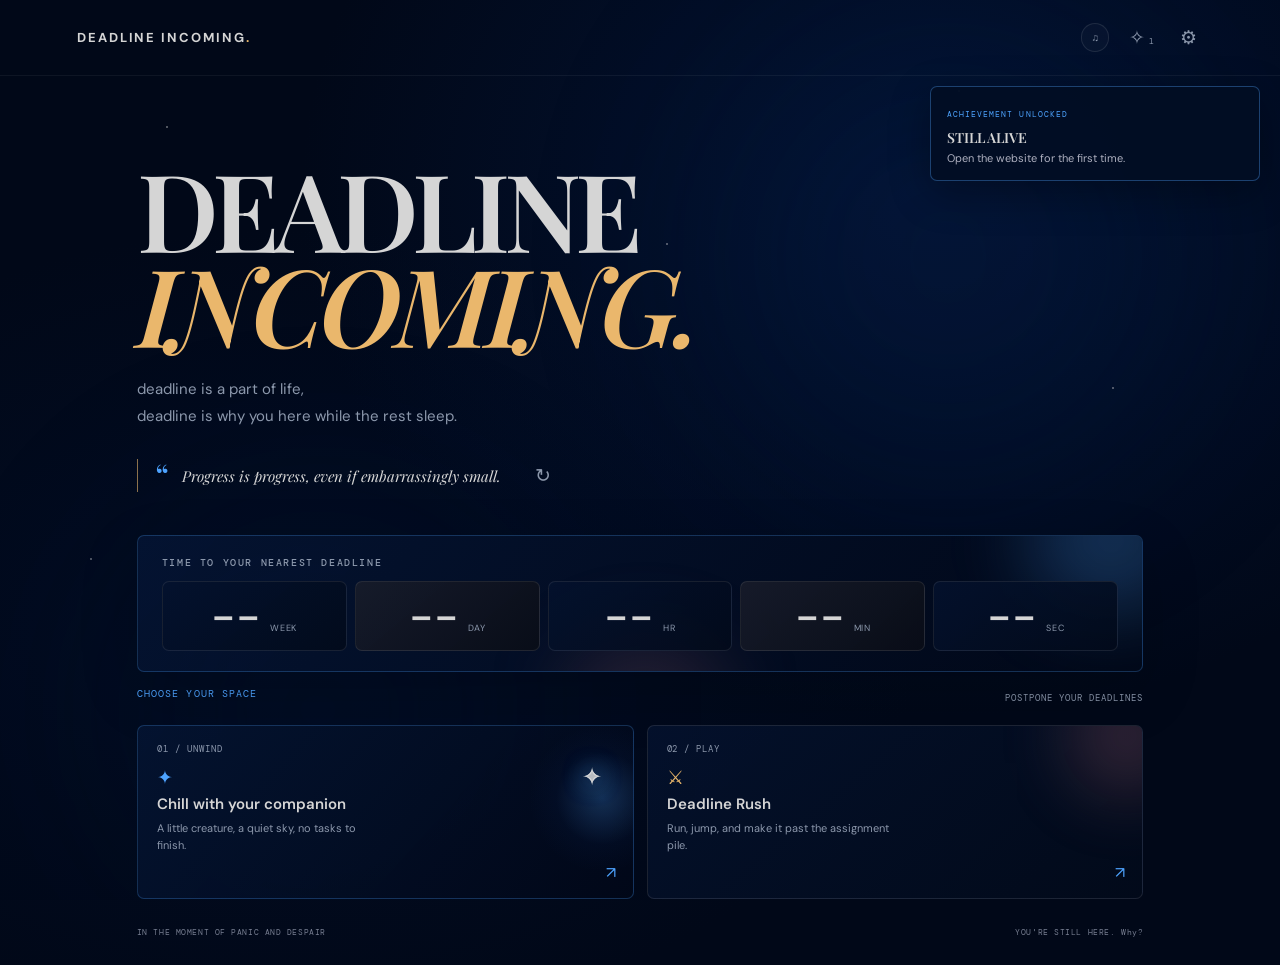
==== commit 2e6a79f6: "Revise hero text and countdown section heading Updated the hero section and countdown heading for cl" ====
--- a/index.html
+++ b/index.html
@@ -30,13 +30,13 @@
   </header>
   <main class="home-main">
     <section class="home-hero">
-      <div class="hero-copy"><p class="eyebrow"><span class="live-dot"></span> YOUR DEADLINE REMINDER</p><h1>DEADLINE<br><em>INCOMING.</em></h1>
-      <p class="subtitle">A corner of for you,<br class="desktop-only"> who drown in deadlines.</p><div class="comfort-card"><span class="quote-mark" aria-hidden="true">“</span>
+      <div class="hero-copy"><p class="eyebrow"><h1>DEADLINE<br><em>INCOMING.</em></h1>
+      <p class="subtitle">deadline is a part of life,<br class="desktop-only"> deadline is why you here while the rest sleep.</p><div class="comfort-card"><span class="quote-mark" aria-hidden="true">“</span>
       <p id="comfort-message">You have to pass the semester, not in today.</p>
       <button id="new-message" class="refresh" aria-label="Show another quote">↻</button></div></div>
     </section>
     <section class="countdown-section" aria-label="Countdown to your deadline">
-      <div class="countdown-heading"><h2>Time remaining</h2></div>
+      <div class="countdown-heading"><h2>Time to your nearest deadline</h2></div>
       <div class="countdown-clock deadline-countdown" id="deadline-countdown" aria-live="off">
         <div class="countdown-unit"><strong data-countdown="weeks">--</strong><span>WEEK</span></div>
         <div class="countdown-unit"><strong data-countdown="days">--</strong><span>DAY</span></div>
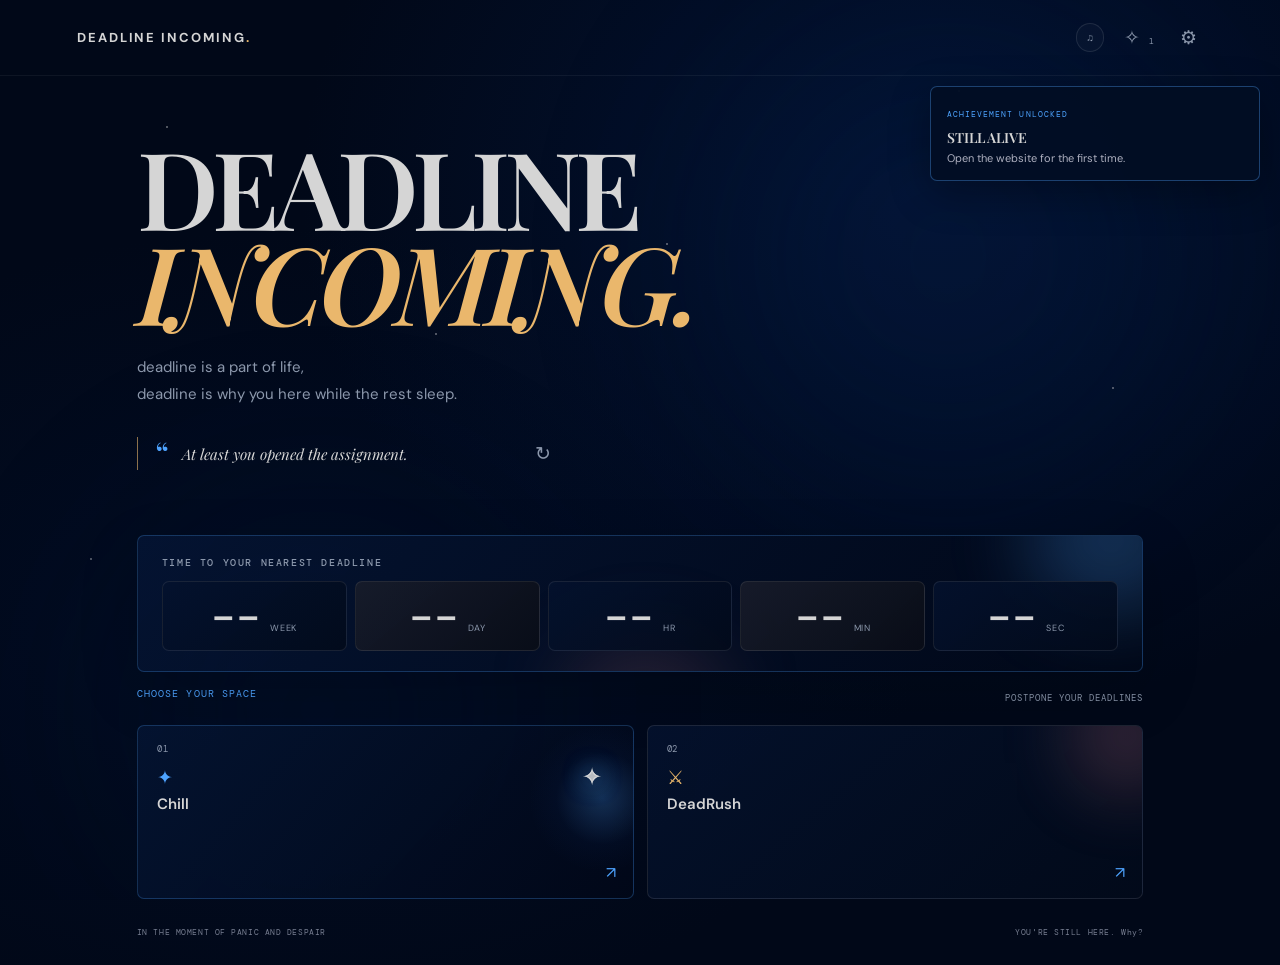
==== commit 9450a78f: "Fix HTML formatting and update resource paths" ====
--- a/index.html
+++ b/index.html
@@ -1,57 +1,366 @@
+
 <!doctype html>
 <html lang="en">
+
 <head>
   <meta charset="utf-8">
-  <meta name="viewport" content="width=device-width,initial-scale=1">
+  <meta name="viewport" content="width=device-width, initial-scale=1">
+
   <meta name="theme-color" content="#10131d">
   <meta name="description" content="A cozy hideout for students between deadlines.">
+
   <title>Home</title>
-  <link rel="stylesheet" href="css/style.css">
+
+  <link rel="stylesheet" href="./css/style.css">
+
   <style>
-    .countdown-section{position:relative;isolation:isolate;overflow:hidden;display:block;width:100%;min-height:0;margin:16px auto 0;padding:20px 24px;border:1px solid rgba(77,163,255,.25);border-radius:7px;background:linear-gradient(132deg,rgba(4,20,50,.94),rgba(1,8,24,.97));box-shadow:0 20px 60px rgba(0,0,0,.16)}
-    .countdown-section:before,.countdown-section:after{content:"";position:absolute;z-index:-1;width:170px;height:150px;border-radius:50%;filter:blur(38px);pointer-events:none}
-    .countdown-section:before{right:-54px;top:-70px;background:rgba(77,163,255,.24)}
-    .countdown-section:after{left:42%;bottom:-115px;background:rgba(168,102,113,.2)}
-    .countdown-heading{margin:0 0 12px}
-    .countdown-heading h2{margin:0;color:#8c98ac;font:500 10px 'DM Mono',monospace;letter-spacing:.16em;text-transform:uppercase}
-    #deadline-countdown{position:relative;z-index:1;display:flex!important;flex-direction:row!important;flex-wrap:nowrap!important;align-items:stretch;justify-content:space-between;gap:8px;width:100%}
-    #deadline-countdown>.countdown-unit{display:flex!important;flex:1 1 20%;flex-direction:row;align-items:baseline;justify-content:center;gap:clamp(3px,.7vw,9px);min-width:0;margin:0;padding:12px 5px;border:1px solid rgba(213,213,213,.1);border-radius:7px;background:linear-gradient(140deg,rgba(4,18,46,.85),rgba(2,10,26,.88));text-align:center}
-    #deadline-countdown>.countdown-unit:nth-child(even){background:linear-gradient(140deg,rgba(25,29,43,.86),rgba(9,13,23,.92));}
-    #deadline-countdown>.countdown-unit strong{color:#d5d5d5;font-size:clamp(20px,4vw,44px);font-weight:500;line-height:1;white-space:nowrap}
-    #deadline-countdown>.countdown-unit span{color:#8c98ac;font-size:clamp(6px,.8vw,9px);letter-spacing:.08em;white-space:nowrap}
-    @media(max-width:760px){.countdown-section{margin:16px 0 0;padding:16px 10px}.countdown-heading{margin-bottom:10px}#deadline-countdown{gap:4px}#deadline-countdown>.countdown-unit{gap:2px;padding:10px 2px}#deadline-countdown>.countdown-unit strong{font-size:clamp(16px,5.8vw,27px)}#deadline-countdown>.countdown-unit span{font-size:clamp(5px,1.7vw,7px);letter-spacing:0}}
+    .countdown-section {
+      position: relative;
+      isolation: isolate;
+      overflow: hidden;
+      display: block;
+      width: 100%;
+      min-height: 0;
+      margin: 16px auto 0;
+      padding: 20px 24px;
+      border: 1px solid rgba(77,163,255,.25);
+      border-radius: 7px;
+      background: linear-gradient(
+        132deg,
+        rgba(4,20,50,.94),
+        rgba(1,8,24,.97)
+      );
+      box-shadow: 0 20px 60px rgba(0,0,0,.16);
+    }
+
+    .countdown-section::before,
+    .countdown-section::after {
+      content: "";
+      position: absolute;
+      z-index: -1;
+      width: 170px;
+      height: 150px;
+      border-radius: 50%;
+      filter: blur(38px);
+      pointer-events: none;
+    }
+
+    .countdown-section::before {
+      right: -54px;
+      top: -70px;
+      background: rgba(77,163,255,.24);
+    }
+
+    .countdown-section::after {
+      left: 42%;
+      bottom: -115px;
+      background: rgba(168,102,113,.2);
+    }
+
+    .countdown-heading {
+      margin: 0 0 12px;
+    }
+
+    .countdown-heading h2 {
+      margin: 0;
+      color: #8c98ac;
+      font: 500 10px 'DM Mono', monospace;
+      letter-spacing: .16em;
+      text-transform: uppercase;
+    }
+
+    #deadline-countdown {
+      position: relative;
+      z-index: 1;
+      display: flex !important;
+      flex-direction: row !important;
+      flex-wrap: nowrap !important;
+      align-items: stretch;
+      justify-content: space-between;
+      gap: 8px;
+      width: 100%;
+    }
+
+    #deadline-countdown > .countdown-unit {
+      display: flex !important;
+      flex: 1 1 20%;
+      flex-direction: row;
+      align-items: baseline;
+      justify-content: center;
+      gap: clamp(3px, .7vw, 9px);
+      min-width: 0;
+      margin: 0;
+      padding: 12px 5px;
+      border: 1px solid rgba(213,213,213,.1);
+      border-radius: 7px;
+      background: linear-gradient(
+        140deg,
+        rgba(4,18,46,.85),
+        rgba(2,10,26,.88)
+      );
+      text-align: center;
+    }
+
+    #deadline-countdown > .countdown-unit:nth-child(even) {
+      background: linear-gradient(
+        140deg,
+        rgba(25,29,43,.86),
+        rgba(9,13,23,.92)
+      );
+    }
+
+    #deadline-countdown > .countdown-unit strong {
+      color: #d5d5d5;
+      font-size: clamp(20px, 4vw, 44px);
+      font-weight: 500;
+      line-height: 1;
+      white-space: nowrap;
+    }
+
+    #deadline-countdown > .countdown-unit span {
+      color: #8c98ac;
+      font-size: clamp(6px, .8vw, 9px);
+      letter-spacing: .08em;
+      white-space: nowrap;
+    }
+
+    @media (max-width: 760px) {
+      .countdown-section {
+        margin: 16px 0 0;
+        padding: 16px 10px;
+      }
+
+      .countdown-heading {
+        margin-bottom: 10px;
+      }
+
+      #deadline-countdown {
+        gap: 4px;
+      }
+
+      #deadline-countdown > .countdown-unit {
+        gap: 2px;
+        padding: 10px 2px;
+      }
+
+      #deadline-countdown > .countdown-unit strong {
+        font-size: clamp(16px, 5.8vw, 27px);
+      }
+
+      #deadline-countdown > .countdown-unit span {
+        font-size: clamp(5px, 1.7vw, 7px);
+        letter-spacing: 0;
+      }
+    }
   </style>
 </head>
+
 <body>
-  <div class="sky" aria-hidden="true"><span></span><span></span><span></span><span></span><span></span><span></span></div>
+
+  <div class="sky" aria-hidden="true">
+    <span></span>
+    <span></span>
+    <span></span>
+    <span></span>
+    <span></span>
+    <span></span>
+  </div>
+
   <header class="topbar site-header">
-    <a class="wordmark" href="#home" data-shell-home aria-label="Still Alive home">DEADLINE INCOMING<span>.</span></a>
-    <div class="top-actions"><button class="music-shortcut" id="music-settings-button" aria-label="Add or control music">♫</button><button class="icon-button" id="achievements-button" aria-label="View achievements" title="Achievements">✧<span class="achievement-count" id="achievement-count">0</span></button><button class="icon-button" id="settings-button" aria-label="Open settings" title="Settings">⚙</button></div>
+
+    <a
+      class="wordmark"
+      href="./index.html"
+      data-shell-home
+      aria-label="Still Alive home"
+    >
+      DEADLINE INCOMING<span>.</span>
+    </a>
+
+    <div class="top-actions">
+
+      <button
+        class="music-shortcut"
+        id="music-settings-button"
+        aria-label="Add or control music"
+      >
+        ♫
+      </button>
+
+      <button
+        class="icon-button"
+        id="achievements-button"
+        aria-label="View achievements"
+        title="Achievements"
+      >
+        ✧
+        <span class="achievement-count" id="achievement-count">0</span>
+      </button>
+
+      <button
+        class="icon-button"
+        id="settings-button"
+        aria-label="Open settings"
+        title="Settings"
+      >
+        ⚙
+      </button>
+
+    </div>
   </header>
+
+  <!-- Main content -->
   <main class="home-main">
+
+    <!-- Hero -->
     <section class="home-hero">
-      <div class="hero-copy"><p class="eyebrow"><h1>DEADLINE<br><em>INCOMING.</em></h1>
-      <p class="subtitle">deadline is a part of life,<br class="desktop-only"> deadline is why you here while the rest sleep.</p><div class="comfort-card"><span class="quote-mark" aria-hidden="true">“</span>
-      <p id="comfort-message">You have to pass the semester, not in today.</p>
-      <button id="new-message" class="refresh" aria-label="Show another quote">↻</button></div></div>
+
+      <div class="hero-copy">
+
+        <h1>
+          DEADLINE<br>
+          <em>INCOMING.</em>
+        </h1>
+
+        <p class="subtitle">
+          deadline is a part of life,<br class="desktop-only">
+          deadline is why you here while the rest sleep.
+        </p>
+
+        <div class="comfort-card">
+
+          <span class="quote-mark" aria-hidden="true">“</span>
+
+          <p id="comfort-message">
+            You have to pass the semester, not in today.
+          </p>
+
+          <button
+            id="new-message"
+            class="refresh"
+            aria-label="Show another quote"
+          >
+            ↻
+          </button>
+
+        </div>
+
+      </div>
     </section>
-    <section class="countdown-section" aria-label="Countdown to your deadline">
-      <div class="countdown-heading"><h2>Time to your nearest deadline</h2></div>
-      <div class="countdown-clock deadline-countdown" id="deadline-countdown" aria-live="off">
-        <div class="countdown-unit"><strong data-countdown="weeks">--</strong><span>WEEK</span></div>
-        <div class="countdown-unit"><strong data-countdown="days">--</strong><span>DAY</span></div>
-        <div class="countdown-unit"><strong data-countdown="hours">--</strong><span>HR</span></div>
-        <div class="countdown-unit"><strong data-countdown="minutes">--</strong><span>MIN</span></div>
-        <div class="countdown-unit"><strong data-countdown="seconds">--</strong><span>SEC</span></div>
+
+    <!-- Countdown -->
+    <section
+      class="countdown-section"
+      aria-label="Countdown to your deadline"
+    >
+
+      <div class="countdown-heading">
+        <h2>Time to your nearest deadline</h2>
+      </div>
+
+      <div
+        class="countdown-clock deadline-countdown"
+        id="deadline-countdown"
+        aria-live="off"
+      >
+
+        <div class="countdown-unit">
+          <strong data-countdown="weeks">--</strong>
+          <span>WEEK</span>
+        </div>
+
+        <div class="countdown-unit">
+          <strong data-countdown="days">--</strong>
+          <span>DAY</span>
+        </div>
+
+        <div class="countdown-unit">
+          <strong data-countdown="hours">--</strong>
+          <span>HR</span>
+        </div>
+
+        <div class="countdown-unit">
+          <strong data-countdown="minutes">--</strong>
+          <span>MIN</span>
+        </div>
+
+        <div class="countdown-unit">
+          <strong data-countdown="seconds">--</strong>
+          <span>SEC</span>
+        </div>
+
       </div>
     </section>
-    <section class="activity-section"><div class="section-heading"><div><p class="eyebrow">CHOOSE YOUR SPACE</p></div><span class="tiny-label">POSTPONE YOUR DEADLINES</span></div>
-      <div class="activity-grid"><a class="activity-card void-card" href="chill.html" target="activity-frame"><span class="card-index">01 / UNWIND</span><span class="card-icon">✦</span><strong>Chill with your companion</strong><span class="card-copy">A little creature, a quiet sky, no tasks to finish.</span><span class="card-arrow">↗</span><span class="void-star" aria-hidden="true">✧</span></a><a class="activity-card boss-card" href="gaming.html" target="activity-frame"><span class="card-index">02 / PLAY</span><span class="card-icon">⚔</span><strong>Deadline Rush</strong><span class="card-copy">Run, jump, and make it past the assignment pile.</span><span class="card-arrow">↗</span></a></div>
+
+    <section class="activity-section">
+
+      <div class="section-heading">
+
+        <div>
+          <p class="eyebrow">CHOOSE YOUR SPACE</p>
+        </div>
+
+        <span class="tiny-label">
+          POSTPONE YOUR DEADLINES
+        </span>
+
+      </div>
+
+      <div class="activity-grid">
+        <a
+          class="activity-card void-card"
+          href="./chill.html"
+          aria-label="Open Chill"
+        >
+
+          <span class="card-index">01</span>
+
+          <span class="card-icon">✦</span>
+
+          <strong>Chill</strong>
+
+          <span class="card-arrow">↗</span>
+
+          <span class="void-star" aria-hidden="true">✧</span>
+
+        </a>
+        
+        <a
+          class="activity-card boss-card"
+          href="./gaming.html"
+          aria-label="Open Deadline Rush"
+        >
+
+          <span class="card-index">02</span>
+
+          <span class="card-icon">⚔</span>
+
+          <strong>DeadRush</strong>
+
+          <span class="card-arrow">↗</span>
+
+        </a>
+
+      </div>
+      
     </section>
-    <footer class="home-footer"><span>IN THE MOMENT OF PANIC AND DESPAIR</span><span>YOU'RE STILL HERE. Why?</span></footer>
+    
+    <footer class="home-footer">
+
+      <span>IN THE MOMENT OF PANIC AND DESPAIR</span>
+
+      <span>YOU'RE STILL HERE. Why?</span>
+
+    </footer>
+
   </main>
-  <iframe id="activity-frame" name="activity-frame" title="STILL ALIVE. activities" hidden></iframe>
+  
   <div id="shared-tools"></div>
-  <script src="js/quotes.js"></script><script src="js/storage.js"></script><script src="js/site.js"></script><script src="js/audio.js"></script><script src="js/achievements.js"></script>
+  <script src="./js/quotes.js"></script>
+  <script src="./js/storage.js"></script>
+  <script src="./js/site.js"></script>
+  <script src="./js/audio.js"></script>
+  <script src="./js/achievements.js"></script>
+
 </body>
 </html>
